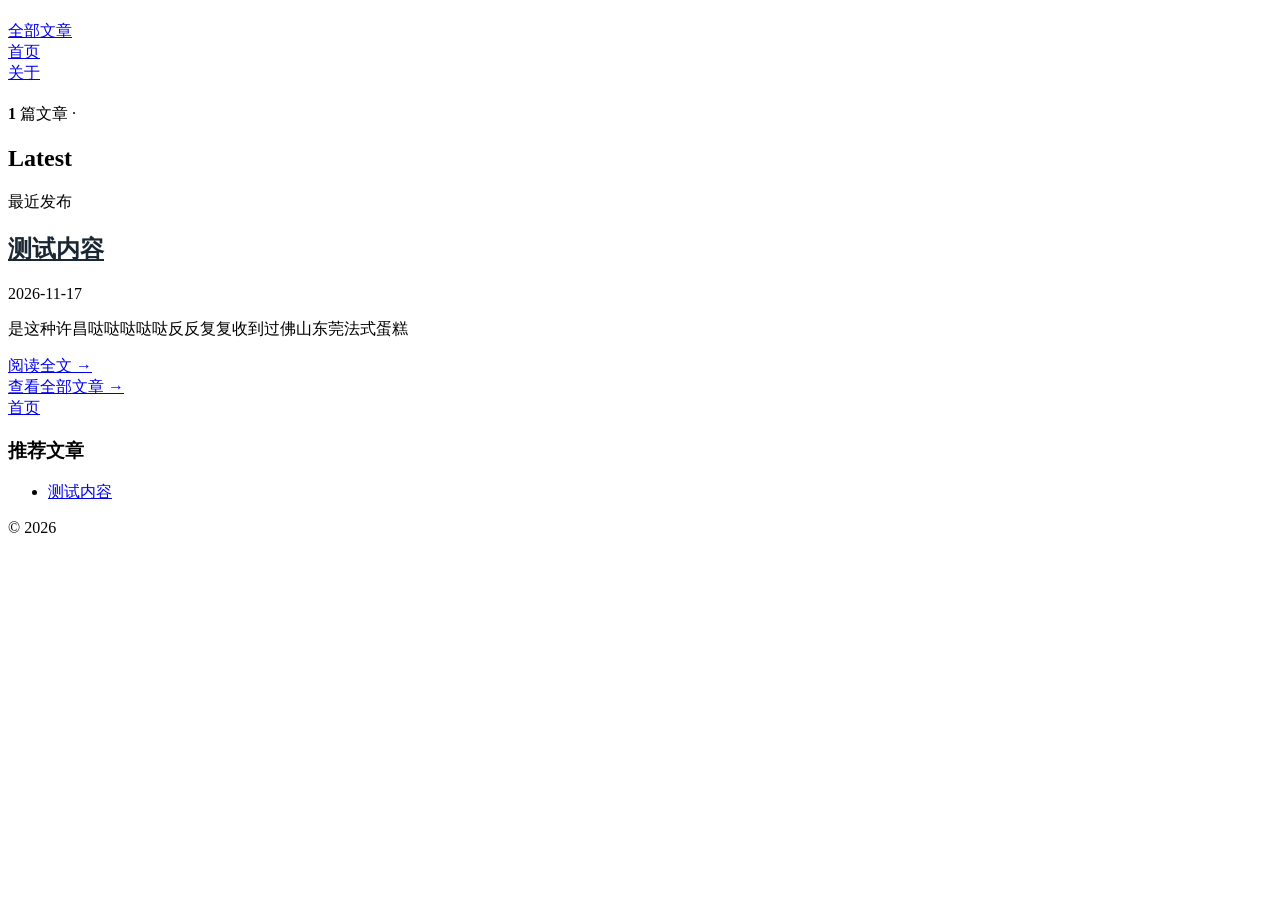
==== blog/index.html @ d5990c1d "chore: publish blog content · index.html" ====
<!doctype html>
<html lang="zh-CN">
<head>
  <meta charset="UTF-8">
  <meta name="viewport" content="width=device-width, initial-scale=1.0">
  <title>博客</title>
  <link rel="stylesheet" href="assets/style.css">
</head>
<body>
<header class="site-header">
  <div class="site-header__inner">
    <h1 class="site-title"><a href="index.html"></a></h1>
    <p class="site-desc"></p>
    <nav class="site-nav">
      <a href="posts/list.html">全部文章</a>
      <div class="site-menu site-menu--head">
    <div class="site-menu__item">
      <a href="index.html">首页</a>
    </div>
    <div class="site-menu__item">
      <a href="pages/about.html">关于</a>
    </div>
  </div>
      
    </nav>
  </div>
</header>
<main class="site-main">
  <section class="hero">
    <h2></h2>
    <p></p>
    <div class="hero__stats"><strong>1</strong> 篇文章 · </div>
  </section>
  
  <section class="section-block">
    <h2 class="section-title">Latest</h2>
    <p class="section-count">最近发布</p>
    <div class="post-list">
      
        <article class="post-item">
          
          <div class="post-item__body">
            <h2><a href="posts/uncategorized/article-iF2oNzbaLW.html"  style="color:#1b2733">测试内容</a></h2>
            <div class="post-meta"><span>2026-11-17</span></div>
            <p class="post-summary">是这种许昌哒哒哒哒哒反反复复收到过佛山东莞法式蛋糕</p>
            <a class="read-more" href="posts/uncategorized/article-iF2oNzbaLW.html">阅读全文 →</a>
          </div>
        </article>
      
    </div>
    <a class="section-more" href="posts/list.html">查看全部文章 →</a>
  </section>
  <aside class="site-aside">
<nav class="site-menu site-menu--sidebar">
    <a class="site-menu__link" href="index.html">首页</a>
  </nav>
<section class="side-block side-block--posts">
    <h3>推荐文章</h3>
    <ul class="related-list">
      <li class="related-list__item related-list__item--lv5"><a href="posts/uncategorized/article-iF2oNzbaLW.html">测试内容</a></li>
    </ul>
  </section>

</aside>
</main>
<footer class="site-footer">© 2026 </footer>
</body>
</html>
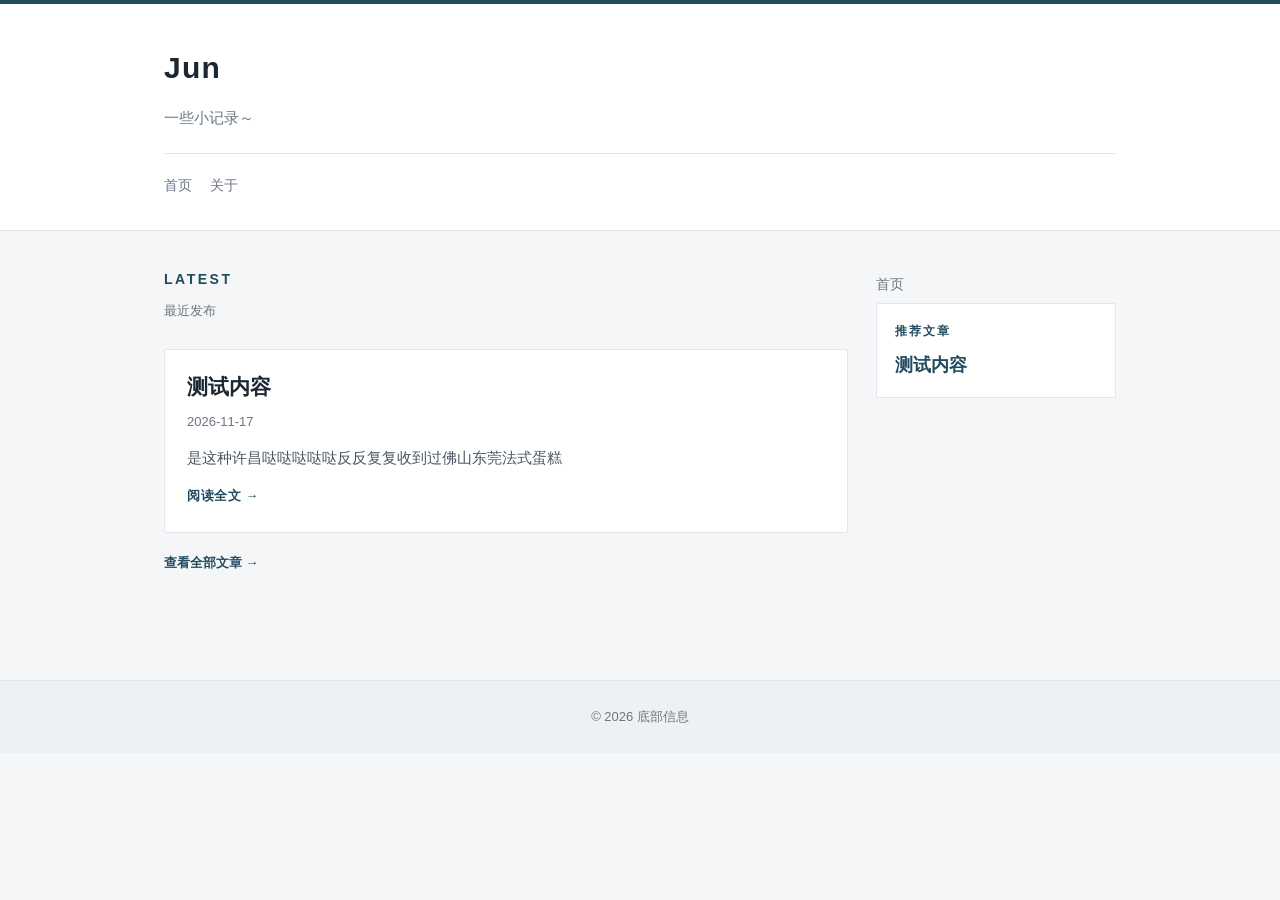
==== commit 1f53bb20: "chore: publish blog content · index.html" ====
--- a/blog/index.html
+++ b/blog/index.html
@@ -3,19 +3,18 @@
 <head>
   <meta charset="UTF-8">
   <meta name="viewport" content="width=device-width, initial-scale=1.0">
-  <title>博客</title>
+  <title>Jun</title>
   <link rel="stylesheet" href="assets/style.css">
 </head>
 <body>
 <header class="site-header">
   <div class="site-header__inner">
-    <h1 class="site-title"><a href="index.html"></a></h1>
-    <p class="site-desc"></p>
+    <h1 class="site-title"><a href="index.html">Jun</a></h1>
+    <p class="site-desc">一些小记录～</p>
     <nav class="site-nav">
-      <a href="posts/list.html">全部文章</a>
       <div class="site-menu site-menu--head">
     <div class="site-menu__item">
-      <a href="index.html">首页</a>
+      <a class="is-active" href="index.html">首页</a>
     </div>
     <div class="site-menu__item">
       <a href="pages/about.html">关于</a>
@@ -26,11 +25,6 @@
   </div>
 </header>
 <main class="site-main">
-  <section class="hero">
-    <h2></h2>
-    <p></p>
-    <div class="hero__stats"><strong>1</strong> 篇文章 · </div>
-  </section>
   
   <section class="section-block">
     <h2 class="section-title">Latest</h2>
@@ -63,6 +57,6 @@
 
 </aside>
 </main>
-<footer class="site-footer">© 2026 </footer>
+<footer class="site-footer">© 2026 底部信息</footer>
 </body>
 </html>
--- a/blog/assets/style.css
+++ b/blog/assets/style.css
@@ -0,0 +1,270 @@
+:root {
+  --ink: #1b2733;
+  --muted: #6b7683;
+  --line: #e2e6ea;
+  --accent: #234b60;
+  --accent-soft: #edf2f5;
+  --bg: #f5f6f7;
+  --card: #ffffff;
+}
+* { box-sizing: border-box; }
+html { scroll-behavior: smooth; }
+body {
+  margin: 0;
+  background: var(--bg);
+  color: var(--ink);
+  font-family: -apple-system, BlinkMacSystemFont, "Segoe UI", "PingFang SC", "Hiragino Sans GB", "Microsoft YaHei", sans-serif;
+  font-size: 16px;
+  line-height: 1.85;
+  -webkit-font-smoothing: antialiased;
+}
+a { color: var(--accent); text-decoration: none; }
+a:hover { text-decoration: underline; }
+img { max-width: 100%; }
+.site-header {
+  background: var(--card);
+  border-top: 4px solid var(--accent);
+  border-bottom: 1px solid var(--line);
+}
+.site-header__inner {
+  max-width: 1000px;
+  margin: 0 auto;
+  padding: 36px 24px 30px;
+}
+.site-title {
+  margin: 0;
+  font-size: 30px;
+  font-weight: 700;
+  letter-spacing: .04em;
+}
+.site-title a { color: inherit; }
+.site-desc {
+  margin: 8px 0 0;
+  color: var(--muted);
+  font-size: 15px;
+}
+.site-nav {
+  margin-top: 22px;
+  padding-top: 16px;
+  border-top: 1px solid var(--line);
+  display: flex;
+  flex-wrap: wrap;
+  gap: 10px 22px;
+}
+.site-nav a { font-size: 14px; color: var(--muted); }
+.site-nav a:hover { color: var(--accent); }
+.site-menu--head { display: flex; flex-wrap: wrap; align-items: center; gap: 2px 18px; }
+.site-menu__item { position: relative; }
+.site-menu__children {
+  display: none;
+  position: absolute;
+  top: 100%;
+  left: 0;
+  z-index: 10;
+  min-width: 160px;
+  flex-direction: column;
+  padding: 6px 0;
+  background: var(--card);
+  border: 1px solid var(--line);
+  box-shadow: 0 8px 24px rgba(27, 39, 51, .08);
+}
+.site-menu__item:hover > .site-menu__children,
+.site-menu__item:focus-within > .site-menu__children { display: flex; }
+.site-menu__children a { display: block; padding: 6px 14px; color: var(--muted); font-size: 13px; white-space: nowrap; }
+.site-menu__children a:hover { background: var(--accent-soft); color: var(--accent); text-decoration: none; }
+.site-main { position: relative; max-width: 1000px; margin: 0 auto; padding: 36px 24px 64px; }
+.site-main:has(.site-aside .site-menu--sidebar),
+.site-main:has(.site-aside .side-block) { padding-right: 292px; }
+.site-aside { position: absolute; top: 36px; right: 24px; width: 240px; }
+.site-menu--sidebar .site-menu__group { margin-bottom: 6px; }
+.site-menu--sidebar summary { cursor: pointer; font-size: 14px; color: var(--muted); }
+.site-menu--sidebar summary a { color: inherit; }
+.site-menu--sidebar .site-menu__children {
+  display: none;
+  position: static;
+  min-width: 0;
+  padding: 4px 0 6px 14px;
+  background: transparent;
+  border: 0;
+  box-shadow: none;
+}
+.site-menu--sidebar details[open] > .site-menu__children { display: flex; }
+.site-menu--sidebar .site-menu__link { display: block; padding: 5px 0; font-size: 14px; color: var(--muted); }
+.site-menu--sidebar .site-menu__link:hover { color: var(--accent); }
+.side-block {
+  background: var(--card);
+  border: 1px solid var(--line);
+  border-radius: 2px;
+  padding: 16px 18px 18px;
+  margin-bottom: 18px;
+}
+.side-block:last-child { margin-bottom: 0; }
+.side-block h3 {
+  margin: 0 0 10px;
+  font-size: 12px;
+  font-weight: 700;
+  letter-spacing: .16em;
+  text-transform: uppercase;
+  color: var(--accent);
+}
+.related-list { margin: 0; padding: 0; list-style: none; }
+.related-list__item { margin-bottom: 8px; line-height: 1.5; }
+.related-list__item:last-child { margin-bottom: 0; }
+.related-list__item a { display: block; }
+.related-list__item--lv1 a { font-size: 13px; color: #8a95a1; }
+.related-list__item--lv2 a { font-size: 14px; color: #6b7683; }
+.related-list__item--lv3 a { font-size: 15px; color: #4b5f6f; }
+.related-list__item--lv4 a { font-size: 16px; color: #335265; }
+.related-list__item--lv5 a { font-size: 18px; color: var(--accent); font-weight: 600; }
+.tag-cloud { display: flex; flex-wrap: wrap; gap: 6px 10px; align-items: baseline; line-height: 1.4; }
+.tag-cloud__item--lv1 { font-size: 12px; color: #8a95a1; }
+.tag-cloud__item--lv2 { font-size: 13px; color: #6b7683; }
+.tag-cloud__item--lv3 { font-size: 15px; color: #4b5f6f; }
+.tag-cloud__item--lv4 { font-size: 17px; color: #335265; }
+.tag-cloud__item--lv5 { font-size: 19px; color: var(--accent); font-weight: 600; }
+.hero {
+  background: var(--card);
+  border: 1px solid var(--line);
+  border-left: 4px solid var(--accent);
+  padding: 40px 44px;
+  margin-bottom: 36px;
+}
+.hero h2 { margin: 0 0 12px; font-size: 26px; line-height: 1.4; }
+.hero p { margin: 0; color: var(--muted); font-size: 15px; max-width: 680px; }
+.hero__stats { margin-top: 22px; font-size: 13px; color: var(--muted); }
+.hero__stats strong { color: var(--accent); font-size: 18px; margin-right: 4px; }
+.section-title {
+  margin: 0 0 6px;
+  font-size: 14px;
+  font-weight: 700;
+  letter-spacing: .18em;
+  color: var(--accent);
+  text-transform: uppercase;
+}
+.section-count { color: var(--muted); font-size: 13px; margin: 0 0 26px; }
+.section-block { margin-bottom: 40px; }
+.section-more { display: inline-block; margin-top: 18px; font-size: 13px; font-weight: 600; }
+.category-grid {
+  display: grid;
+  grid-template-columns: repeat(auto-fill, minmax(220px, 1fr));
+  gap: 14px;
+}
+.category-card {
+  display: block;
+  background: var(--card);
+  border: 1px solid var(--line);
+  padding: 18px 20px;
+  border-radius: 2px;
+  transition: border-color .18s ease;
+}
+.category-card:hover { border-color: #c6d0d7; text-decoration: none; }
+.category-card strong { display: block; font-size: 16px; }
+.category-card span { display: block; margin-top: 4px; font-size: 12px; color: var(--muted); }
+.post-list { display: flex; flex-direction: column; gap: 18px; }
+.post-item {
+  display: flex;
+  gap: 26px;
+  background: var(--card);
+  border: 1px solid var(--line);
+  border-radius: 2px;
+  padding: 22px;
+  transition: border-color .18s ease, box-shadow .18s ease;
+}
+.post-item:hover { border-color: #c6d0d7; box-shadow: 0 6px 22px rgba(27, 39, 51, .06); }
+.post-item__thumb {
+  flex: 0 0 230px;
+  width: 230px;
+  height: 148px;
+  overflow: hidden;
+  background: var(--accent-soft);
+}
+.post-item__thumb img { width: 100%; height: 100%; object-fit: cover; display: block; }
+.post-item__body { min-width: 0; flex: 1; }
+.post-item h2 { margin: 0 0 8px; font-size: 21px; line-height: 1.45; font-weight: 700; }
+.post-item h2 a { color: inherit; }
+.post-meta {
+  display: flex;
+  flex-wrap: wrap;
+  gap: 6px 16px;
+  color: var(--muted);
+  font-size: 13px;
+  margin-bottom: 10px;
+}
+.post-meta__dot::before { content: "·"; margin-right: 16px; color: #b7bec5; }
+.post-summary { margin: 0; color: #4b5764; font-size: 15px; }
+.read-more {
+  display: inline-block;
+  margin-top: 12px;
+  font-size: 13px;
+  font-weight: 600;
+  letter-spacing: .04em;
+}
+.back-link { display: inline-block; margin-bottom: 24px; font-size: 14px; color: var(--muted); }
+.back-link:hover { color: var(--accent); }
+.post-detail {
+  background: var(--card);
+  border: 1px solid var(--line);
+  border-radius: 2px;
+  padding: 44px 48px 52px;
+}
+.post-detail h1 { margin: 0 0 16px; font-size: 34px; line-height: 1.35; letter-spacing: .02em; }
+.post-detail__lead {
+  margin: 0 0 28px;
+  padding-left: 16px;
+  border-left: 3px solid var(--accent);
+  color: #4b5764;
+  font-size: 16px;
+}
+.post-content { font-size: 16px; color: #26333f; word-break: break-word; }
+.post-content h1, .post-content h2, .post-content h3 { line-height: 1.4; margin: 1.6em 0 .7em; }
+.post-content p { margin: 1em 0; }
+.post-content blockquote {
+  margin: 1.4em 0;
+  padding: 10px 20px;
+  border-left: 4px solid var(--accent);
+  background: var(--accent-soft);
+  color: #40505f;
+}
+.post-content pre { background: #f3f5f6; padding: 16px; overflow-x: auto; border-radius: 2px; }
+.post-content code { background: #f0f2f4; padding: 2px 5px; border-radius: 2px; font-size: .92em; }
+.post-content img { border-radius: 2px; }
+.post-content .ql-align-center { text-align: center; }
+.post-content .ql-align-right { text-align: right; }
+.post-content .ql-align-justify { text-align: justify; }
+.post-tags {
+  margin-top: 36px;
+  padding-top: 20px;
+  border-top: 1px solid var(--line);
+  display: flex;
+  flex-wrap: wrap;
+  gap: 8px;
+}
+.tag {
+  background: var(--accent-soft);
+  color: var(--accent);
+  font-size: 12px;
+  padding: 3px 10px;
+  border-radius: 2px;
+}
+.site-footer {
+  background: #eef1f3;
+  border-top: 1px solid var(--line);
+  color: var(--muted);
+  font-size: 13px;
+  text-align: center;
+  padding: 24px;
+}
+.empty { background: var(--card); border: 1px solid var(--line); padding: 48px; text-align: center; color: var(--muted); }
+.search-form { display: flex; gap: 8px; margin-bottom: 24px; }
+.search-form input { flex: 1; padding: 10px 12px; border: 1px solid var(--line); border-radius: 2px; }
+.search-form button { padding: 10px 18px; background: var(--accent); color: #fff; border: 0; border-radius: 2px; cursor: pointer; }
+@media (max-width: 700px) {
+  .post-item { flex-direction: column; gap: 16px; }
+  .post-item__thumb { flex-basis: auto; width: 100%; height: 190px; }
+  .post-detail { padding: 28px 20px 36px; }
+  .post-detail h1 { font-size: 26px; }
+  .hero { padding: 28px 20px; }
+  .site-header__inner { padding: 28px 20px 24px; }
+  .site-main:has(.site-aside) { padding-right: 24px; }
+  .site-aside { position: static; width: auto; margin-top: 28px; }
+}
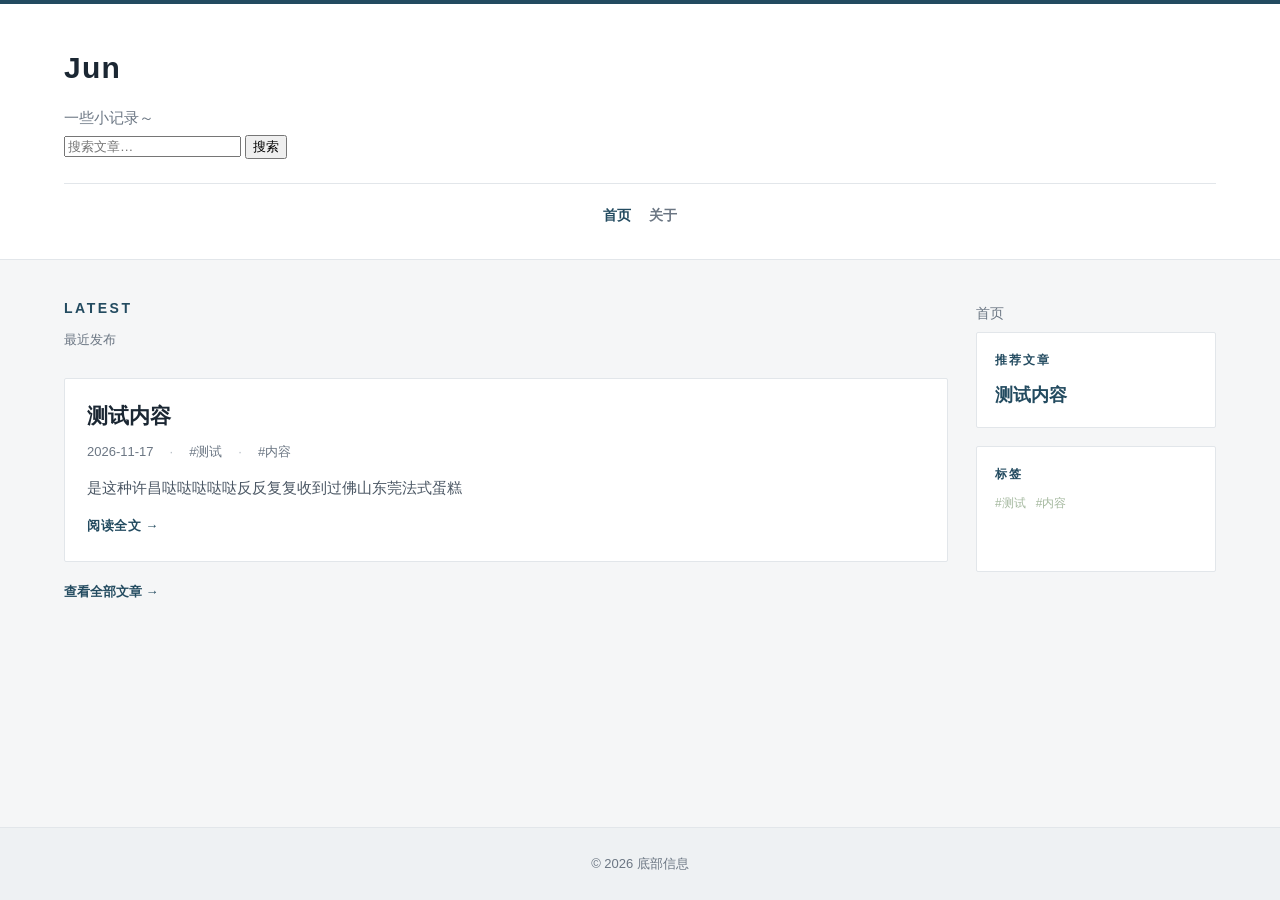
==== commit 6e482286: "chore: publish blog content · index.html" ====
--- a/blog/index.html
+++ b/blog/index.html
@@ -4,13 +4,147 @@
   <meta charset="UTF-8">
   <meta name="viewport" content="width=device-width, initial-scale=1.0">
   <title>Jun</title>
-  <link rel="stylesheet" href="assets/style.css">
+  <link rel="stylesheet" href="assets/style.css"><style>pre code.hljs {
+  display: block;
+  overflow-x: auto;
+  padding: 1em
+}
+code.hljs {
+  padding: 3px 5px
+}
+/*!
+  Theme: GitHub
+  Description: Light theme as seen on github.com
+  Author: github.com
+  Maintainer: @Hirse
+  Updated: 2021-05-15
+
+  Outdated base version: https://github.com/primer/github-syntax-light
+  Current colors taken from GitHub's CSS
+*/
+.hljs {
+  color: #24292e;
+  background: #ffffff
+}
+.hljs-doctag,
+.hljs-keyword,
+.hljs-meta .hljs-keyword,
+.hljs-template-tag,
+.hljs-template-variable,
+.hljs-type,
+.hljs-variable.language_ {
+  /* prettylights-syntax-keyword */
+  color: #d73a49
+}
+.hljs-title,
+.hljs-title.class_,
+.hljs-title.class_.inherited__,
+.hljs-title.function_ {
+  /* prettylights-syntax-entity */
+  color: #6f42c1
+}
+.hljs-attr,
+.hljs-attribute,
+.hljs-literal,
+.hljs-meta,
+.hljs-number,
+.hljs-operator,
+.hljs-variable,
+.hljs-selector-attr,
+.hljs-selector-class,
+.hljs-selector-id {
+  /* prettylights-syntax-constant */
+  color: #005cc5
+}
+.hljs-regexp,
+.hljs-string,
+.hljs-meta .hljs-string {
+  /* prettylights-syntax-string */
+  color: #032f62
+}
+.hljs-built_in,
+.hljs-symbol {
+  /* prettylights-syntax-variable */
+  color: #e36209
+}
+.hljs-comment,
+.hljs-code,
+.hljs-formula {
+  /* prettylights-syntax-comment */
+  color: #6a737d
+}
+.hljs-name,
+.hljs-quote,
+.hljs-selector-tag,
+.hljs-selector-pseudo {
+  /* prettylights-syntax-entity-tag */
+  color: #22863a
+}
+.hljs-subst {
+  /* prettylights-syntax-storage-modifier-import */
+  color: #24292e
+}
+.hljs-section {
+  /* prettylights-syntax-markup-heading */
+  color: #005cc5;
+  font-weight: bold
+}
+.hljs-bullet {
+  /* prettylights-syntax-markup-list */
+  color: #735c0f
+}
+.hljs-emphasis {
+  /* prettylights-syntax-markup-italic */
+  color: #24292e;
+  font-style: italic
+}
+.hljs-strong {
+  /* prettylights-syntax-markup-bold */
+  color: #24292e;
+  font-weight: bold
+}
+.hljs-addition {
+  /* prettylights-syntax-markup-inserted */
+  color: #22863a;
+  background-color: #f0fff4
+}
+.hljs-deletion {
+  /* prettylights-syntax-markup-deleted */
+  color: #b31d28;
+  background-color: #ffeef0
+}
+.hljs-char.escape_,
+.hljs-link,
+.hljs-params,
+.hljs-property,
+.hljs-punctuation,
+.hljs-tag {
+  /* purposely ignored */
+  
+}
+.post-content .code-block { display: flex; flex-direction: column; margin: 1.4em 0; border: 1px solid #e6eaed; border-radius: 3px; overflow: hidden; background: #f6f8fa; }
+.post-content .code-block__toolbar { display: flex; justify-content: flex-end; padding: 4px 10px; background: #f0f2f4; border-bottom: 1px solid #e6eaed; }
+.post-content .code-block__copy { display: inline-flex; align-items: center; gap: 4px; padding: 2px 8px; color: #57606a; background: #fff; border: 1px solid #d0d7de; border-radius: 3px; font-size: 11px; line-height: 18px; cursor: pointer; }
+.post-content .code-block__copy:hover { color: #0969da; border-color: #0969da; }
+.post-content .code-block__copy.is-copied { color: #1a7f37; border-color: #1a7f37; }
+.post-content .code-block__main { display: flex; min-width: 0; }
+.post-content .code-block__gutter { flex: none; margin: 0; padding: 14px 10px 14px 14px; border-right: 1px solid #e6eaed; background: #f0f2f4; color: #9aa5af; text-align: right; white-space: pre; user-select: none; font-family: 'SFMono-Regular', Consolas, 'Liberation Mono', Menlo, monospace; font-size: 13px; line-height: 1.7; }
+.post-content .code-block__pre { flex: 1; min-width: 0; margin: 0; padding: 14px 16px; overflow-x: auto; background: transparent; font-family: 'SFMono-Regular', Consolas, 'Liberation Mono', Menlo, monospace; font-size: 13px; line-height: 1.7; }
+.post-content .code-block__pre code.hljs { padding: 0; background: transparent; white-space: pre; }</style>
 </head>
 <body>
 <header class="site-header">
   <div class="site-header__inner">
-    <h1 class="site-title"><a href="index.html">Jun</a></h1>
-    <p class="site-desc">一些小记录～</p>
+    <div class="site-header__top">
+      <div class="site-header__brand">
+        <h1 class="site-title"><a href="index.html">Jun</a></h1>
+        <p class="site-desc">一些小记录～</p>
+      </div>
+      <form class="site-search" action="search.html" method="get" role="search">
+        <input type="search" name="q" class="site-search__input" placeholder="搜索文章…" autocomplete="off" aria-label="搜索文章">
+        <button type="submit" class="site-search__submit">搜索</button>
+      </form>
+    </div>
     <nav class="site-nav">
       <div class="site-menu site-menu--head">
     <div class="site-menu__item">
@@ -31,15 +165,16 @@
     <p class="section-count">最近发布</p>
     <div class="post-list">
       
-        <article class="post-item">
-          
-          <div class="post-item__body">
-            <h2><a href="posts/uncategorized/article-iF2oNzbaLW.html"  style="color:#1b2733">测试内容</a></h2>
-            <div class="post-meta"><span>2026-11-17</span></div>
-            <p class="post-summary">是这种许昌哒哒哒哒哒反反复复收到过佛山东莞法式蛋糕</p>
-            <a class="read-more" href="posts/uncategorized/article-iF2oNzbaLW.html">阅读全文 →</a>
-          </div>
-        </article>
+      <article class="post-item">
+        
+        <div class="post-item__body">
+          <h2><a href="posts/uncategorized/article-iF2oNzbaLW.html" style="color:#1b2733">测试内容</a></h2>
+          <div class="post-meta"><span>2026-11-17</span><span class="post-meta__dot">#测试</span><span class="post-meta__dot">#内容</span></div>
+          <p class="post-summary">是这种许昌哒哒哒哒哒反反复复收到过佛山东莞法式蛋糕</p>
+          <a class="read-more" href="posts/uncategorized/article-iF2oNzbaLW.html">阅读全文 →</a>
+        </div>
+      </article>
+      
       
     </div>
     <a class="section-more" href="posts/list.html">查看全部文章 →</a>
@@ -54,9 +189,16 @@
       <li class="related-list__item related-list__item--lv5"><a href="posts/uncategorized/article-iF2oNzbaLW.html">测试内容</a></li>
     </ul>
   </section>
-
+<section class="side-block side-block--tags">
+    <h3>标签</h3>
+    <div class="tag-cloud" style="height:58px">
+      <a class="tag-cloud__item tag-cloud__item--lv1" style="--x:23.0%;--y:51.2%;--dur:8.1s;--delay:-4.5s;color:#a4b89e" href="posts/tags/%E6%B5%8B%E8%AF%95/list.html">#测试</a>
+      <a class="tag-cloud__item tag-cloud__item--lv1" style="--x:76.4%;--y:50.2%;--dur:7.6s;--delay:-1.6s;color:#a4b89e" href="posts/tags/%E5%86%85%E5%AE%B9/list.html">#内容</a>
+    </div>
+  </section>
 </aside>
 </main>
 <footer class="site-footer">© 2026 底部信息</footer>
+<script>(function(){var COPY="<svg viewBox=\"0 0 24 24\" width=\"14\" height=\"14\" fill=\"none\" stroke=\"currentColor\" stroke-width=\"2\" stroke-linecap=\"round\" stroke-linejoin=\"round\" aria-hidden=\"true\"><rect x=\"9\" y=\"9\" width=\"13\" height=\"13\" rx=\"2\" ry=\"2\"></rect><path d=\"M5 15H4a2 2 0 0 1-2-2V4a2 2 0 0 1 2-2h9a2 2 0 0 1 2 2v1\"></path></svg>",CHECK="<svg viewBox=\"0 0 24 24\" width=\"14\" height=\"14\" fill=\"none\" stroke=\"currentColor\" stroke-width=\"2\" stroke-linecap=\"round\" stroke-linejoin=\"round\" aria-hidden=\"true\"><polyline points=\"20 6 9 17 4 12\"></polyline></svg>";function reset(b){b.classList.remove('is-copied');b.innerHTML=COPY+'<span class="code-block__copy-label">复制</span>';}function done(b){if(b._resetTimer)clearTimeout(b._resetTimer);b.classList.add('is-copied');b.innerHTML=CHECK+'<span class="code-block__copy-label">已复制</span>';b._resetTimer=setTimeout(function(){reset(b);},1600);}function fallback(t){var a=document.createElement('textarea');a.value=t;a.setAttribute('readonly','');a.style.position='fixed';a.style.opacity='0';document.body.appendChild(a);a.select();try{document.execCommand('copy');}catch(e){}document.body.removeChild(a);}document.addEventListener('click',function(e){var b=e.target&&e.target.closest&&e.target.closest('.code-block__copy');if(!b)return;var block=b.closest('.code-block');var code=block&&block.querySelector('.code-block__pre code');if(!code)return;var text=code.textContent||'';done(b);if(navigator.clipboard&&navigator.clipboard.writeText){navigator.clipboard.writeText(text).catch(function(){fallback(text);});}else{fallback(text);}});})();</script>
 </body>
 </html>
--- a/blog/assets/style.css
+++ b/blog/assets/style.css
@@ -8,9 +8,12 @@
   --card: #ffffff;
 }
 * { box-sizing: border-box; }
-html { scroll-behavior: smooth; }
+html { scroll-behavior: smooth; min-height: 100%; }
 body {
   margin: 0;
+  min-height: 100vh;
+  display: flex;
+  flex-direction: column;
   background: var(--bg);
   color: var(--ink);
   font-family: -apple-system, BlinkMacSystemFont, "Segoe UI", "PingFang SC", "Hiragino Sans GB", "Microsoft YaHei", sans-serif;
@@ -27,7 +30,7 @@
   border-bottom: 1px solid var(--line);
 }
 .site-header__inner {
-  max-width: 1000px;
+  max-width: 1200px;
   margin: 0 auto;
   padding: 36px 24px 30px;
 }
@@ -49,11 +52,15 @@
   border-top: 1px solid var(--line);
   display: flex;
   flex-wrap: wrap;
+  align-items: center;
+  justify-content: center;
+  text-align: center;
   gap: 10px 22px;
 }
-.site-nav a { font-size: 14px; color: var(--muted); }
+.site-nav a { font-size: 14px; font-weight: 700; color: var(--muted); }
 .site-nav a:hover { color: var(--accent); }
-.site-menu--head { display: flex; flex-wrap: wrap; align-items: center; gap: 2px 18px; }
+.site-nav a.is-active { color: var(--accent); }
+.site-menu--head { display: flex; flex-wrap: wrap; align-items: center; justify-content: center; gap: 2px 18px; }
 .site-menu__item { position: relative; }
 .site-menu__children {
   display: none;
@@ -72,7 +79,7 @@
 .site-menu__item:focus-within > .site-menu__children { display: flex; }
 .site-menu__children a { display: block; padding: 6px 14px; color: var(--muted); font-size: 13px; white-space: nowrap; }
 .site-menu__children a:hover { background: var(--accent-soft); color: var(--accent); text-decoration: none; }
-.site-main { position: relative; max-width: 1000px; margin: 0 auto; padding: 36px 24px 64px; }
+.site-main { position: relative; flex: 1 0 auto; width: 100%; max-width: 1200px; margin: 0 auto; padding: 36px 24px 64px; }
 .site-main:has(.site-aside .site-menu--sidebar),
 .site-main:has(.site-aside .side-block) { padding-right: 292px; }
 .site-aside { position: absolute; top: 36px; right: 24px; width: 240px; }
@@ -122,17 +129,6 @@
 .tag-cloud__item--lv3 { font-size: 15px; color: #4b5f6f; }
 .tag-cloud__item--lv4 { font-size: 17px; color: #335265; }
 .tag-cloud__item--lv5 { font-size: 19px; color: var(--accent); font-weight: 600; }
-.hero {
-  background: var(--card);
-  border: 1px solid var(--line);
-  border-left: 4px solid var(--accent);
-  padding: 40px 44px;
-  margin-bottom: 36px;
-}
-.hero h2 { margin: 0 0 12px; font-size: 26px; line-height: 1.4; }
-.hero p { margin: 0; color: var(--muted); font-size: 15px; max-width: 680px; }
-.hero__stats { margin-top: 22px; font-size: 13px; color: var(--muted); }
-.hero__stats strong { color: var(--accent); font-size: 18px; margin-right: 4px; }
 .section-title {
   margin: 0 0 6px;
   font-size: 14px;
@@ -247,6 +243,7 @@
   border-radius: 2px;
 }
 .site-footer {
+  flex-shrink: 0;
   background: #eef1f3;
   border-top: 1px solid var(--line);
   color: var(--muted);
@@ -263,8 +260,8 @@
   .post-item__thumb { flex-basis: auto; width: 100%; height: 190px; }
   .post-detail { padding: 28px 20px 36px; }
   .post-detail h1 { font-size: 26px; }
-  .hero { padding: 28px 20px; }
   .site-header__inner { padding: 28px 20px 24px; }
-  .site-main:has(.site-aside) { padding-right: 24px; }
+  .site-main:has(.site-aside .site-menu--sidebar),
+  .site-main:has(.site-aside .side-block) { padding-right: 24px; }
   .site-aside { position: static; width: auto; margin-top: 28px; }
 }
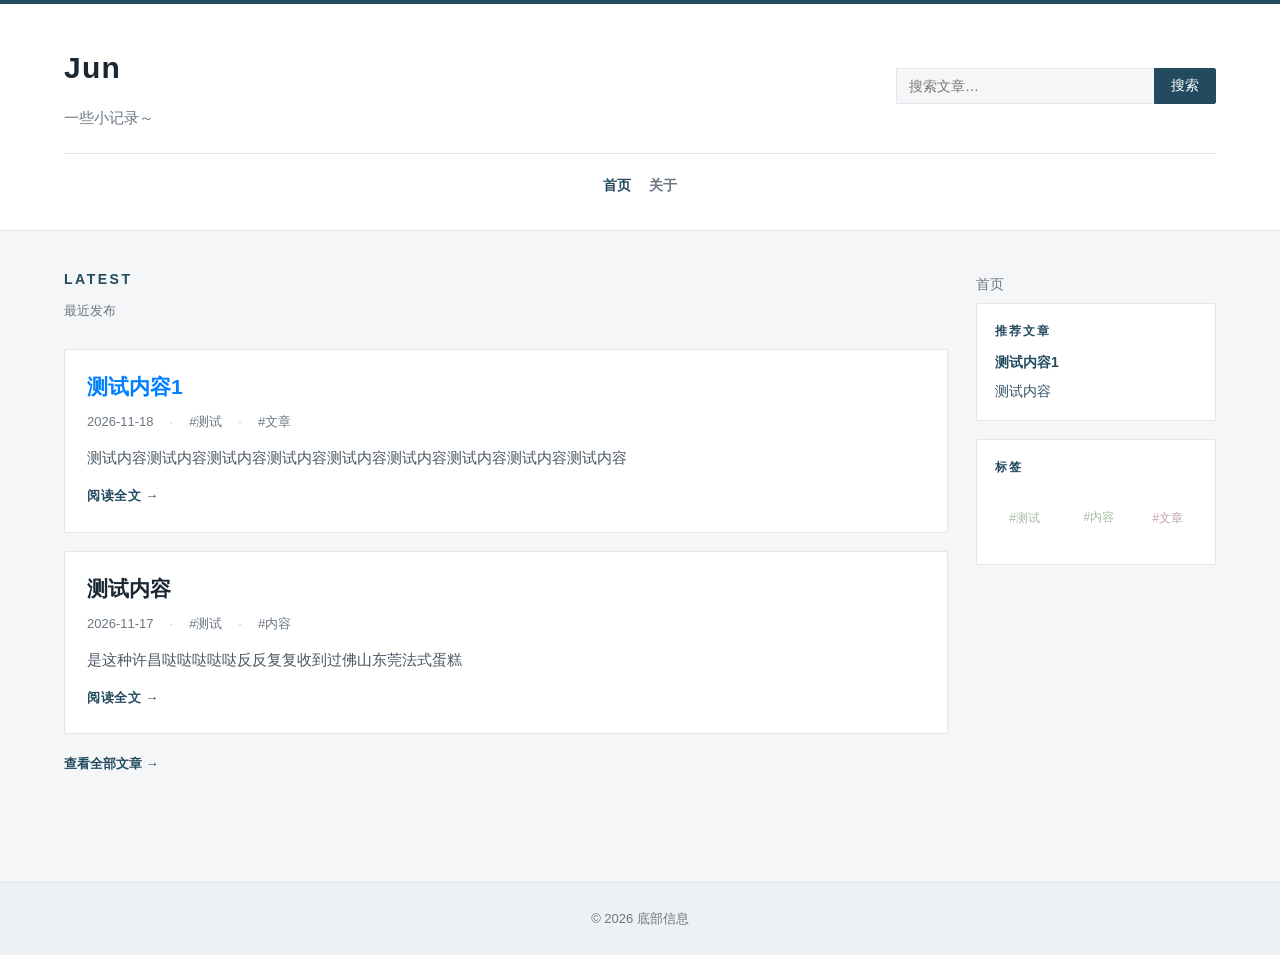
==== commit 79d8df3c: "chore: publish blog content · index.html" ====
--- a/blog/index.html
+++ b/blog/index.html
@@ -168,6 +168,16 @@
       <article class="post-item">
         
         <div class="post-item__body">
+          <h2><a href="posts/uncategorized/article-9a2keTfAmd.html" style="color:#0080ff">测试内容1</a></h2>
+          <div class="post-meta"><span>2026-11-18</span><span class="post-meta__dot">#测试</span><span class="post-meta__dot">#文章</span></div>
+          <p class="post-summary">测试内容测试内容测试内容测试内容测试内容测试内容测试内容测试内容测试内容</p>
+          <a class="read-more" href="posts/uncategorized/article-9a2keTfAmd.html">阅读全文 →</a>
+        </div>
+      </article>
+      
+      <article class="post-item">
+        
+        <div class="post-item__body">
           <h2><a href="posts/uncategorized/article-iF2oNzbaLW.html" style="color:#1b2733">测试内容</a></h2>
           <div class="post-meta"><span>2026-11-17</span><span class="post-meta__dot">#测试</span><span class="post-meta__dot">#内容</span></div>
           <p class="post-summary">是这种许昌哒哒哒哒哒反反复复收到过佛山东莞法式蛋糕</p>
@@ -186,14 +196,16 @@
 <section class="side-block side-block--posts">
     <h3>推荐文章</h3>
     <ul class="related-list">
-      <li class="related-list__item related-list__item--lv5"><a href="posts/uncategorized/article-iF2oNzbaLW.html">测试内容</a></li>
+      <li class="related-list__item related-list__item--lv5"><a href="posts/uncategorized/article-9a2keTfAmd.html">测试内容1</a></li>
+      <li class="related-list__item related-list__item--lv4"><a href="posts/uncategorized/article-iF2oNzbaLW.html">测试内容</a></li>
     </ul>
   </section>
 <section class="side-block side-block--tags">
     <h3>标签</h3>
     <div class="tag-cloud" style="height:58px">
-      <a class="tag-cloud__item tag-cloud__item--lv1" style="--x:23.0%;--y:51.2%;--dur:8.1s;--delay:-4.5s;color:#a4b89e" href="posts/tags/%E6%B5%8B%E8%AF%95/list.html">#测试</a>
-      <a class="tag-cloud__item tag-cloud__item--lv1" style="--x:76.4%;--y:50.2%;--dur:7.6s;--delay:-1.6s;color:#a4b89e" href="posts/tags/%E5%86%85%E5%AE%B9/list.html">#内容</a>
+      <a class="tag-cloud__item tag-cloud__item--lv1" style="--x:14.7%;--y:51.2%;--dur:8.1s;--delay:-4.5s;color:#a4b89e" href="posts/tags/%E6%B5%8B%E8%AF%95/list.html">#测试</a>
+      <a class="tag-cloud__item tag-cloud__item--lv1" style="--x:51.4%;--y:50.2%;--dur:7.6s;--delay:-1.6s;color:#a4b89e" href="posts/tags/%E5%86%85%E5%AE%B9/list.html">#内容</a>
+      <a class="tag-cloud__item tag-cloud__item--lv1" style="--x:85.4%;--y:51.3%;--dur:8.8s;--delay:-1.6s;color:#c2a0ae" href="posts/tags/%E6%96%87%E7%AB%A0/list.html">#文章</a>
     </div>
   </section>
 </aside>
--- a/blog/assets/style.css
+++ b/blog/assets/style.css
@@ -34,6 +34,34 @@
   margin: 0 auto;
   padding: 36px 24px 30px;
 }
+.site-header__top { display: flex; align-items: center; justify-content: space-between; gap: 24px; }
+.site-header__brand { min-width: 0; }
+.site-search { display: flex; flex: 0 0 320px; max-width: 100%; }
+.site-search__input {
+  flex: 1 1 auto;
+  min-width: 0;
+  padding: 8px 12px;
+  font-size: 14px;
+  color: var(--ink);
+  background: var(--bg);
+  border: 1px solid var(--line);
+  border-right: 0;
+  border-radius: 2px 0 0 2px;
+  outline: none;
+}
+.site-search__input:focus { border-color: var(--accent); background: var(--card); }
+.site-search__submit {
+  flex: none;
+  padding: 8px 16px;
+  font-size: 14px;
+  color: #fff;
+  background: var(--accent);
+  border: 1px solid var(--accent);
+  border-radius: 0 2px 2px 0;
+  cursor: pointer;
+}
+.site-search__submit:hover { opacity: .88; }
+.search-summary { margin: 0 0 18px; padding: 10px 14px; font-size: 14px; color: var(--muted); background: var(--card); border-left: 3px solid var(--accent); }
 .site-title {
   margin: 0;
   font-size: 30px;
@@ -118,17 +146,24 @@
 .related-list__item { margin-bottom: 8px; line-height: 1.5; }
 .related-list__item:last-child { margin-bottom: 0; }
 .related-list__item a { display: block; }
-.related-list__item--lv1 a { font-size: 13px; color: #8a95a1; }
+.related-list__item--lv1 a { font-size: 14px; color: #8a95a1; }
 .related-list__item--lv2 a { font-size: 14px; color: #6b7683; }
-.related-list__item--lv3 a { font-size: 15px; color: #4b5f6f; }
-.related-list__item--lv4 a { font-size: 16px; color: #335265; }
-.related-list__item--lv5 a { font-size: 18px; color: var(--accent); font-weight: 600; }
-.tag-cloud { display: flex; flex-wrap: wrap; gap: 6px 10px; align-items: baseline; line-height: 1.4; }
-.tag-cloud__item--lv1 { font-size: 12px; color: #8a95a1; }
-.tag-cloud__item--lv2 { font-size: 13px; color: #6b7683; }
-.tag-cloud__item--lv3 { font-size: 15px; color: #4b5f6f; }
-.tag-cloud__item--lv4 { font-size: 17px; color: #335265; }
-.tag-cloud__item--lv5 { font-size: 19px; color: var(--accent); font-weight: 600; }
+.related-list__item--lv3 a { font-size: 14px; color: #4b5f6f; }
+.related-list__item--lv4 a { font-size: 14px; color: #335265; }
+.related-list__item--lv5 a { font-size: 14px; color: var(--accent); font-weight: 600; }
+.tag-cloud { position: relative; overflow: hidden; }
+.tag-cloud__item { position: absolute; left: var(--x); top: var(--y); white-space: nowrap; transform: translate(-50%, -50%); transform-origin: center; transition: color .22s ease, text-shadow .22s ease, filter .22s ease, scale .28s cubic-bezier(.2, .8, .25, 1); animation: tag-float var(--dur) ease-in-out var(--delay) infinite alternate; }
+@keyframes tag-float {
+  from { translate: 0 -5px; }
+  to { translate: 0 5px; }
+}
+.tag-cloud__item:hover { z-index: 10; animation-play-state: paused; scale: 1.18; filter: saturate(1.35); text-shadow: 0 3px 12px rgba(0, 0, 0, .18); }
+@media (prefers-reduced-motion: reduce) { .tag-cloud__item { animation: none; } }
+.tag-cloud__item--lv1 { font-size: 12px; }
+.tag-cloud__item--lv2 { font-size: 13px; }
+.tag-cloud__item--lv3 { font-size: 15px; }
+.tag-cloud__item--lv4 { font-size: 17px; }
+.tag-cloud__item--lv5 { font-size: 19px; font-weight: 600; }
 .section-title {
   margin: 0 0 6px;
   font-size: 14px;
@@ -261,6 +296,8 @@
   .post-detail { padding: 28px 20px 36px; }
   .post-detail h1 { font-size: 26px; }
   .site-header__inner { padding: 28px 20px 24px; }
+  .site-header__top { flex-direction: column; gap: 14px; }
+  .site-search { flex: 1 1 auto; width: 100%; }
   .site-main:has(.site-aside .site-menu--sidebar),
   .site-main:has(.site-aside .side-block) { padding-right: 24px; }
   .site-aside { position: static; width: auto; margin-top: 28px; }
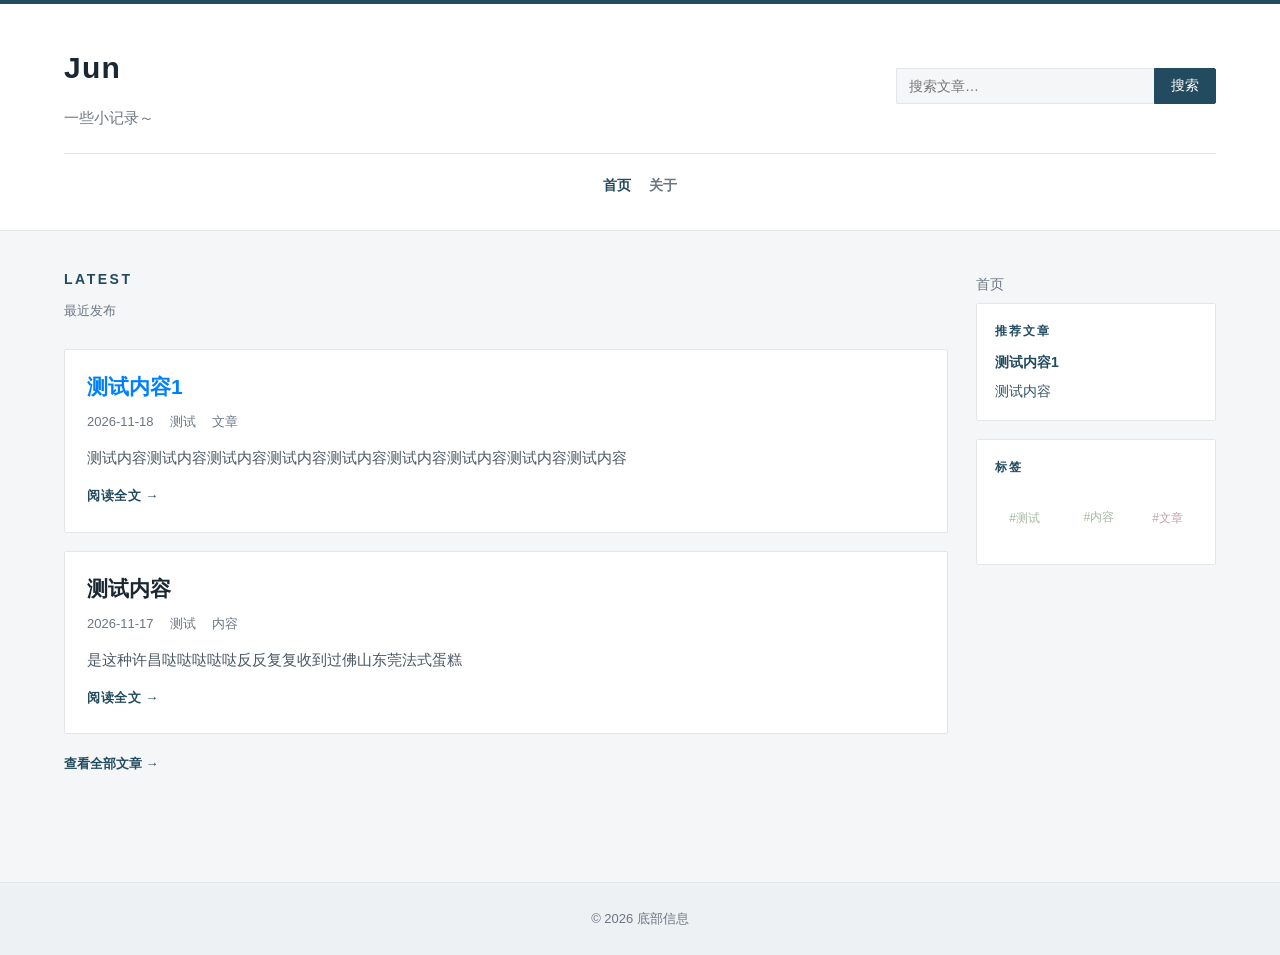
==== commit c376d4b3: "chore: publish blog content · index.html" ====
--- a/blog/index.html
+++ b/blog/index.html
@@ -169,7 +169,7 @@
         
         <div class="post-item__body">
           <h2><a href="posts/uncategorized/article-9a2keTfAmd.html" style="color:#0080ff">测试内容1</a></h2>
-          <div class="post-meta"><span>2026-11-18</span><span class="post-meta__dot">#测试</span><span class="post-meta__dot">#文章</span></div>
+          <div class="post-meta"><span>2026-11-18</span><span class="post-meta__tag">测试</span><span class="post-meta__tag">文章</span></div>
           <p class="post-summary">测试内容测试内容测试内容测试内容测试内容测试内容测试内容测试内容测试内容</p>
           <a class="read-more" href="posts/uncategorized/article-9a2keTfAmd.html">阅读全文 →</a>
         </div>
@@ -179,7 +179,7 @@
         
         <div class="post-item__body">
           <h2><a href="posts/uncategorized/article-iF2oNzbaLW.html" style="color:#1b2733">测试内容</a></h2>
-          <div class="post-meta"><span>2026-11-17</span><span class="post-meta__dot">#测试</span><span class="post-meta__dot">#内容</span></div>
+          <div class="post-meta"><span>2026-11-17</span><span class="post-meta__tag">测试</span><span class="post-meta__tag">内容</span></div>
           <p class="post-summary">是这种许昌哒哒哒哒哒反反复复收到过佛山东莞法式蛋糕</p>
           <a class="read-more" href="posts/uncategorized/article-iF2oNzbaLW.html">阅读全文 →</a>
         </div>
